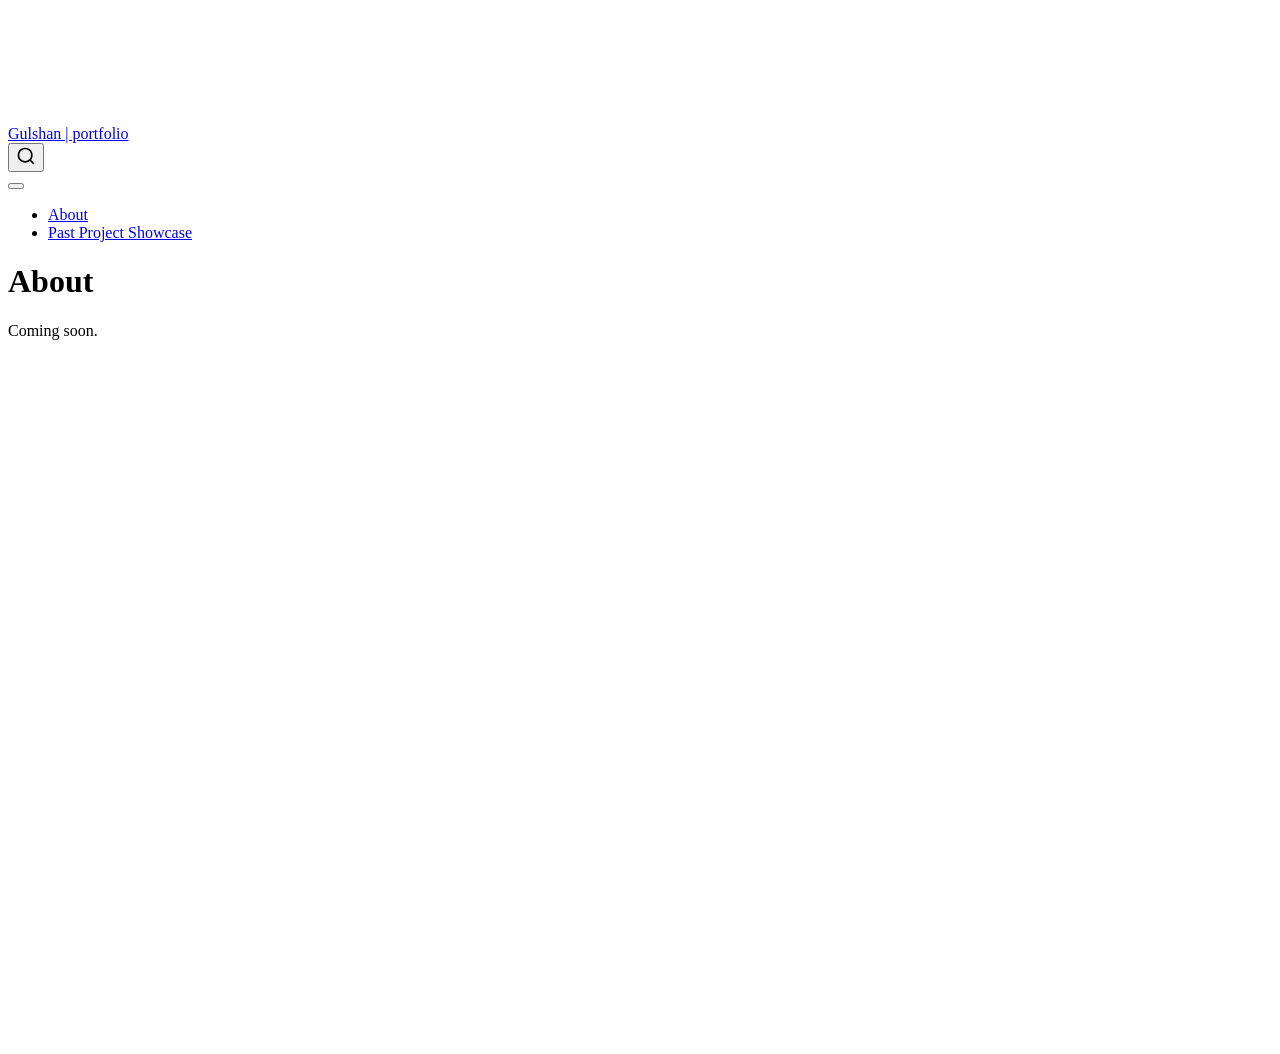
==== docs/index.html @ 85790595 "set up quarto website" ====
<!DOCTYPE html>
<html xmlns="http://www.w3.org/1999/xhtml" lang="en" xml:lang="en"><head>

<meta charset="utf-8">
<meta name="generator" content="quarto-1.10.20">

<meta name="viewport" content="width=device-width, initial-scale=1.0, user-scalable=yes">


<title>About – Gulshan | portfolio</title>
<style>
/* Default styles provided by pandoc.
** See https://pandoc.org/MANUAL.html#variables-for-html for config info.
*/
span.smallcaps{font-variant: small-caps;}
div.columns{display: flex; gap: 1.5em;}
div.column{flex: auto;}
@media screen {
div.columns{gap: min(4vw, 1.5em);}
div.column{overflow-x: auto;}
}
div.hanging-indent{margin-left: 1.5em; text-indent: -1.5em;}
ul.task-list{list-style: none;}
ul.task-list li input[type="checkbox"] {
  width: 0.8em;
  margin: 0 0.8em 0.2em -1em; /* quarto-specific, see https://github.com/quarto-dev/quarto-cli/issues/4556 */ 
  vertical-align: middle;
}
</style>


<script src="site_libs/quarto-nav/quarto-nav.js"></script>
<script src="site_libs/quarto-nav/headroom.min.js"></script>
<script src="site_libs/clipboard/clipboard.min.js"></script>
<script src="site_libs/quarto-search/autocomplete.umd.js"></script>
<script src="site_libs/quarto-search/fuse.min.js"></script>
<script src="site_libs/quarto-search/quarto-search.js"></script>
<meta name="quarto:offset" content="./">
<script src="site_libs/quarto-html/quarto.js" type="module"></script>
<script src="site_libs/quarto-html/tabsets/tabsets.js" type="module"></script>
<script src="site_libs/quarto-html/popper.min.js"></script>
<script src="site_libs/quarto-html/tippy.umd.min.js"></script>
<script src="site_libs/quarto-html/anchor.min.js"></script>
<link href="site_libs/quarto-html/tippy.css" rel="stylesheet">
<link href="site_libs/quarto-html/quarto-syntax-highlighting-17888a1159294d3eb470f19f6f52f5a5.css" rel="stylesheet" id="quarto-text-highlighting-styles">
<script src="site_libs/bootstrap/bootstrap.min.js"></script>
<link href="site_libs/bootstrap/bootstrap-icons.css" rel="stylesheet">
<link href="site_libs/bootstrap/bootstrap-9d96f532d65220ca877c0304385df42f.min.css" rel="stylesheet" append-hash="true" id="quarto-bootstrap" data-mode="light">
<script id="quarto-search-options" type="application/json">{
  "location": "navbar",
  "copy-button": false,
  "collapse-after": 3,
  "panel-placement": "end",
  "type": "overlay",
  "limit": 50,
  "keyboard-shortcut": [
    "f",
    "/",
    "s"
  ],
  "show-item-context": false,
  "language": {
    "search-no-results-text": "No results",
    "search-matching-documents-text": "matching documents",
    "search-copy-link-title": "Copy link to search",
    "search-hide-matches-text": "Hide additional matches",
    "search-more-match-text": "more match in this document",
    "search-more-matches-text": "more matches in this document",
    "search-clear-button-title": "Clear",
    "search-text-placeholder": "",
    "search-detached-cancel-button-title": "Cancel",
    "search-submit-button-title": "Submit",
    "search-label": "Search"
  }
}</script>


</head>

<body class="nav-fixed fullcontent quarto-light">

<div id="quarto-search-results"></div>
  <header id="quarto-header" class="headroom fixed-top">
    <nav class="navbar navbar-expand-lg " data-bs-theme="dark">
      <div class="navbar-container container-fluid">
      <div class="navbar-brand-container mx-auto">
    <a class="navbar-brand" href="./index.html">
    <span class="navbar-title">Gulshan | portfolio</span>
    </a>
  </div>
            <div id="quarto-search" class="" title="Search"></div>
          <button class="navbar-toggler" type="button" data-bs-toggle="collapse" data-bs-target="#navbarCollapse" aria-controls="navbarCollapse" role="menu" aria-expanded="false" aria-label="Toggle navigation" onclick="if (window.quartoToggleHeadroom) { window.quartoToggleHeadroom(); }">
  <span class="navbar-toggler-icon"></span>
</button>
          <div class="collapse navbar-collapse" id="navbarCollapse">
            <ul class="navbar-nav navbar-nav-scroll me-auto">
  <li class="nav-item">
    <a class="nav-link active" href="./index.html" aria-current="page"> 
<span class="menu-text">About</span></a>
  </li>  
  <li class="nav-item">
    <a class="nav-link" href="./project.html"> 
<span class="menu-text">Past Project Showcase</span></a>
  </li>  
</ul>
          </div> <!-- /navcollapse -->
            <div class="quarto-navbar-tools">
</div>
      </div> <!-- /container-fluid -->
    </nav>
</header>
<!-- content -->
<div id="quarto-content" class="quarto-container page-columns page-rows-contents page-layout-article page-navbar">
<!-- sidebar -->
<!-- margin-sidebar -->
    
<!-- main -->
<main class="content" id="quarto-document-content">

<header id="title-block-header" class="quarto-title-block default">
<div class="quarto-title">
<h1 class="title">About</h1>
</div>



<div class="quarto-title-meta">

    
  
    
  </div>
  


</header>


<p>Coming soon.</p>



</main> <!-- /main -->
<script id="quarto-html-after-body" type="application/javascript">
  window.document.addEventListener("DOMContentLoaded", function (event) {
    const icon = "";
    const anchorJS = new window.AnchorJS();
    anchorJS.options = {
      placement: 'right',
      icon: icon
    };
    anchorJS.add('.anchored');
    const isCodeAnnotation = (el) => {
      for (const clz of el.classList) {
        if (clz.startsWith('code-annotation-')) {                     
          return true;
        }
      }
      return false;
    }
    const onCopySuccess = function(e) {
      // button target
      const button = e.trigger;
      // don't keep focus
      button.blur();
      // flash "checked"
      button.classList.add('code-copy-button-checked');
      var currentTitle = button.getAttribute("title");
      button.setAttribute("title", "Copied!");
      let tooltip;
      if (window.bootstrap) {
        button.setAttribute("data-bs-toggle", "tooltip");
        button.setAttribute("data-bs-placement", "left");
        button.setAttribute("data-bs-title", "Copied!");
        tooltip = new bootstrap.Tooltip(button, 
          { trigger: "manual", 
            customClass: "code-copy-button-tooltip",
            offset: [0, -8]});
        tooltip.show();    
      }
      setTimeout(function() {
        if (tooltip) {
          tooltip.hide();
          button.removeAttribute("data-bs-title");
          button.removeAttribute("data-bs-toggle");
          button.removeAttribute("data-bs-placement");
        }
        button.setAttribute("title", currentTitle);
        button.classList.remove('code-copy-button-checked');
      }, 1000);
      // clear code selection
      e.clearSelection();
    }
    const getTextToCopy = function(trigger) {
      const outerScaffold = trigger.parentElement.cloneNode(true);
      const codeEl = outerScaffold.querySelector('code');
      for (const childEl of codeEl.children) {
        if (isCodeAnnotation(childEl)) {
          childEl.remove();
        }
      }
      return codeEl.innerText;
    }
    const clipboard = new window.ClipboardJS('.code-copy-button:not([data-in-quarto-modal])', {
      text: getTextToCopy
    });
    clipboard.on('success', onCopySuccess);
    if (window.document.getElementById('quarto-embedded-source-code-modal')) {
      const clipboardModal = new window.ClipboardJS('.code-copy-button[data-in-quarto-modal]', {
        text: getTextToCopy,
        container: window.document.getElementById('quarto-embedded-source-code-modal')
      });
      clipboardModal.on('success', onCopySuccess);
    }
      var localhostRegex = new RegExp(/^(?:http|https):\/\/localhost\:?[0-9]*\//);
      var mailtoRegex = new RegExp(/^mailto:/);
        var filterRegex = new RegExp('/' + window.location.host + '/');
      var isInternal = (href) => {
          return filterRegex.test(href) || localhostRegex.test(href) || mailtoRegex.test(href);
      }
      // Inspect non-navigation links and adorn them if external
     var links = window.document.querySelectorAll('a[href]:not(.nav-link):not(.navbar-brand):not(.toc-action):not(.sidebar-link):not(.sidebar-item-toggle):not(.pagination-link):not(.no-external):not([aria-hidden]):not(.dropdown-item):not(.quarto-navigation-tool):not(.about-link)');
      for (var i=0; i<links.length; i++) {
        const link = links[i];
        if (!isInternal(link.href)) {
          // undo the damage that might have been done by quarto-nav.js in the case of
          // links that we want to consider external
          if (link.dataset.originalHref !== undefined) {
            link.href = link.dataset.originalHref;
          }
        }
      }
    function tippyHover(el, contentFn, onTriggerFn, onUntriggerFn) {
      const config = {
        allowHTML: true,
        maxWidth: 500,
        delay: 100,
        arrow: false,
        appendTo: function(el) {
            return el.parentElement;
        },
        interactive: true,
        interactiveBorder: 10,
        theme: 'quarto',
        placement: 'bottom-start',
      };
      if (contentFn) {
        config.content = contentFn;
      }
      if (onTriggerFn) {
        config.onTrigger = onTriggerFn;
      }
      if (onUntriggerFn) {
        config.onUntrigger = onUntriggerFn;
      }
      window.tippy(el, config); 
    }
    const noterefs = window.document.querySelectorAll('a[role="doc-noteref"]');
    for (var i=0; i<noterefs.length; i++) {
      const ref = noterefs[i];
      tippyHover(ref, function() {
        // use id or data attribute instead here
        let href = ref.getAttribute('data-footnote-href') || ref.getAttribute('href');
        try { href = new URL(href).hash; } catch {}
        const id = href.replace(/^#\/?/, "");
        const note = window.document.getElementById(id);
        if (note) {
          return note.innerHTML;
        } else {
          return "";
        }
      });
    }
    const xrefs = window.document.querySelectorAll('a.quarto-xref');
    const processXRef = (id, note) => {
      // Strip column container classes
      const stripColumnClz = (el) => {
        el.classList.remove("page-full", "page-columns");
        if (el.children) {
          for (const child of el.children) {
            stripColumnClz(child);
          }
        }
      }
      stripColumnClz(note)
      if (id === null || id.startsWith('sec-')) {
        // Special case sections, only their first couple elements
        const container = document.createElement("div");
        if (note.children && note.children.length > 2) {
          container.appendChild(note.children[0].cloneNode(true));
          for (let i = 1; i < note.children.length; i++) {
            const child = note.children[i];
            if (child.tagName === "P" && child.innerText === "") {
              continue;
            } else {
              container.appendChild(child.cloneNode(true));
              break;
            }
          }
          if (window.Quarto?.typesetMath) {
            window.Quarto.typesetMath(container);
          }
          return container.innerHTML
        } else {
          if (window.Quarto?.typesetMath) {
            window.Quarto.typesetMath(note);
          }
          return note.innerHTML;
        }
      } else {
        // Remove any anchor links if they are present
        const anchorLink = note.querySelector('a.anchorjs-link');
        if (anchorLink) {
          anchorLink.remove();
        }
        if (window.Quarto?.typesetMath) {
          window.Quarto.typesetMath(note);
        }
        if (note.classList.contains("callout")) {
          return note.outerHTML;
        } else {
          return note.innerHTML;
        }
      }
    }
    for (var i=0; i<xrefs.length; i++) {
      const xref = xrefs[i];
      tippyHover(xref, undefined, function(instance) {
        instance.disable();
        let url = xref.getAttribute('href');
        let hash = undefined; 
        if (url.startsWith('#')) {
          hash = url;
        } else {
          try { hash = new URL(url).hash; } catch {}
        }
        if (hash) {
          const id = hash.replace(/^#\/?/, "");
          const note = window.document.getElementById(id);
          if (note !== null) {
            try {
              const html = processXRef(id, note.cloneNode(true));
              instance.setContent(html);
            } finally {
              instance.enable();
              instance.show();
            }
          } else {
            // See if we can fetch this
            fetch(url.split('#')[0])
            .then(res => res.text())
            .then(html => {
              const parser = new DOMParser();
              const htmlDoc = parser.parseFromString(html, "text/html");
              const note = htmlDoc.getElementById(id);
              if (note !== null) {
                const html = processXRef(id, note);
                instance.setContent(html);
              } 
            }).finally(() => {
              instance.enable();
              instance.show();
            });
          }
        } else {
          // See if we can fetch a full url (with no hash to target)
          // This is a special case and we should probably do some content thinning / targeting
          fetch(url)
          .then(res => res.text())
          .then(html => {
            const parser = new DOMParser();
            const htmlDoc = parser.parseFromString(html, "text/html");
            const note = htmlDoc.querySelector('main.content');
            if (note !== null) {
              // This should only happen for chapter cross references
              // (since there is no id in the URL)
              // remove the first header
              if (note.children.length > 0 && note.children[0].tagName === "HEADER") {
                note.children[0].remove();
              }
              const html = processXRef(null, note);
              instance.setContent(html);
            } 
          }).finally(() => {
            instance.enable();
            instance.show();
          });
        }
      }, function(instance) {
      });
    }
        let selectedAnnoteEl;
        const selectorForAnnotation = ( cell, annotation) => {
          let cellAttr = 'data-code-cell="' + cell + '"';
          let lineAttr = 'data-code-annotation="' +  annotation + '"';
          const selector = 'span[' + cellAttr + '][' + lineAttr + ']';
          return selector;
        }
        const selectCodeLines = (annoteEl) => {
          const doc = window.document;
          const targetCell = annoteEl.getAttribute("data-target-cell");
          const targetAnnotation = annoteEl.getAttribute("data-target-annotation");
          const annoteSpan = window.document.querySelector(selectorForAnnotation(targetCell, targetAnnotation));
          const lines = annoteSpan.getAttribute("data-code-lines").split(",");
          const lineIds = lines.map((line) => {
            return targetCell + "-" + line;
          })
          let top = null;
          let height = null;
          let parent = null;
          if (lineIds.length > 0) {
              //compute the position of the single el (top and bottom and make a div)
              const el = window.document.getElementById(lineIds[0]);
              top = el.offsetTop;
              height = el.offsetHeight;
              parent = el.parentElement.parentElement;
            if (lineIds.length > 1) {
              const lastEl = window.document.getElementById(lineIds[lineIds.length - 1]);
              const bottom = lastEl.offsetTop + lastEl.offsetHeight;
              height = bottom - top;
            }
            if (top !== null && height !== null && parent !== null) {
              // cook up a div (if necessary) and position it 
              let div = window.document.getElementById("code-annotation-line-highlight");
              if (div === null) {
                div = window.document.createElement("div");
                div.setAttribute("id", "code-annotation-line-highlight");
                div.style.position = 'absolute';
                parent.appendChild(div);
              }
              div.style.top = top - 2 + "px";
              div.style.height = height + 4 + "px";
              div.style.left = 0;
              let gutterDiv = window.document.getElementById("code-annotation-line-highlight-gutter");
              if (gutterDiv === null) {
                gutterDiv = window.document.createElement("div");
                gutterDiv.setAttribute("id", "code-annotation-line-highlight-gutter");
                gutterDiv.style.position = 'absolute';
                const codeCell = window.document.getElementById(targetCell);
                const gutter = codeCell.querySelector('.code-annotation-gutter');
                gutter.appendChild(gutterDiv);
              }
              gutterDiv.style.top = top - 2 + "px";
              gutterDiv.style.height = height + 4 + "px";
            }
            selectedAnnoteEl = annoteEl;
          }
        };
        const unselectCodeLines = () => {
          const elementsIds = ["code-annotation-line-highlight", "code-annotation-line-highlight-gutter"];
          elementsIds.forEach((elId) => {
            const div = window.document.getElementById(elId);
            if (div) {
              div.remove();
            }
          });
          selectedAnnoteEl = undefined;
        };
          // Handle positioning of the toggle
      window.addEventListener(
        "resize",
        throttle(() => {
          elRect = undefined;
          if (selectedAnnoteEl) {
            selectCodeLines(selectedAnnoteEl);
          }
        }, 10)
      );
      function throttle(fn, ms) {
      let throttle = false;
      let timer;
        return (...args) => {
          if(!throttle) { // first call gets through
              fn.apply(this, args);
              throttle = true;
          } else { // all the others get throttled
              if(timer) clearTimeout(timer); // cancel #2
              timer = setTimeout(() => {
                fn.apply(this, args);
                timer = throttle = false;
              }, ms);
          }
        };
      }
        // Attach click handler to the DT
        const annoteDls = window.document.querySelectorAll('dt[data-target-cell]');
        for (const annoteDlNode of annoteDls) {
          annoteDlNode.addEventListener('click', (event) => {
            const clickedEl = event.target;
            if (clickedEl !== selectedAnnoteEl) {
              unselectCodeLines();
              const activeEl = window.document.querySelector('dt[data-target-cell].code-annotation-active');
              if (activeEl) {
                activeEl.classList.remove('code-annotation-active');
              }
              selectCodeLines(clickedEl);
              clickedEl.classList.add('code-annotation-active');
            } else {
              // Unselect the line
              unselectCodeLines();
              clickedEl.classList.remove('code-annotation-active');
            }
          });
        }
    const findCites = (el) => {
      const parentEl = el.parentElement;
      if (parentEl) {
        const cites = parentEl.dataset.cites;
        if (cites) {
          return {
            el,
            cites: cites.split(' ')
          };
        } else {
          return findCites(el.parentElement)
        }
      } else {
        return undefined;
      }
    };
    var bibliorefs = window.document.querySelectorAll('a[role="doc-biblioref"]');
    for (var i=0; i<bibliorefs.length; i++) {
      const ref = bibliorefs[i];
      const citeInfo = findCites(ref);
      if (citeInfo) {
        tippyHover(citeInfo.el, function() {
          var popup = window.document.createElement('div');
          citeInfo.cites.forEach(function(cite) {
            var citeDiv = window.document.createElement('div');
            citeDiv.classList.add('hanging-indent');
            citeDiv.classList.add('csl-entry');
            var biblioDiv = window.document.getElementById('ref-' + cite);
            if (biblioDiv) {
              citeDiv.innerHTML = biblioDiv.innerHTML;
            }
            popup.appendChild(citeDiv);
          });
          return popup.innerHTML;
        });
      }
    }
  });
  </script>
</div> <!-- /content -->




</body></html>
---- docs/site_libs/quarto-html/tippy.css ----
.tippy-box[data-animation=fade][data-state=hidden]{opacity:0}[data-tippy-root]{max-width:calc(100vw - 10px)}.tippy-box{position:relative;background-color:#333;color:#fff;border-radius:4px;font-size:14px;line-height:1.4;white-space:normal;outline:0;transition-property:transform,visibility,opacity}.tippy-box[data-placement^=top]>.tippy-arrow{bottom:0}.tippy-box[data-placement^=top]>.tippy-arrow:before{bottom:-7px;left:0;border-width:8px 8px 0;border-top-color:initial;transform-origin:center top}.tippy-box[data-placement^=bottom]>.tippy-arrow{top:0}.tippy-box[data-placement^=bottom]>.tippy-arrow:before{top:-7px;left:0;border-width:0 8px 8px;border-bottom-color:initial;transform-origin:center bottom}.tippy-box[data-placement^=left]>.tippy-arrow{right:0}.tippy-box[data-placement^=left]>.tippy-arrow:before{border-width:8px 0 8px 8px;border-left-color:initial;right:-7px;transform-origin:center left}.tippy-box[data-placement^=right]>.tippy-arrow{left:0}.tippy-box[data-placement^=right]>.tippy-arrow:before{left:-7px;border-width:8px 8px 8px 0;border-right-color:initial;transform-origin:center right}.tippy-box[data-inertia][data-state=visible]{transition-timing-function:cubic-bezier(.54,1.5,.38,1.11)}.tippy-arrow{width:16px;height:16px;color:#333}.tippy-arrow:before{content:"";position:absolute;border-color:transparent;border-style:solid}.tippy-content{position:relative;padding:5px 9px;z-index:1}
---- docs/site_libs/quarto-html/quarto-syntax-highlighting-17888a1159294d3eb470f19f6f52f5a5.css ----
/* quarto syntax highlight colors */
:root {
  --quarto-hl-ot-color: #003B4F;
  --quarto-hl-at-color: #657422;
  --quarto-hl-ss-color: #20794D;
  --quarto-hl-an-color: #5E5E5E;
  --quarto-hl-fu-color: #4758AB;
  --quarto-hl-st-color: #20794D;
  --quarto-hl-cf-color: #003B4F;
  --quarto-hl-op-color: #5E5E5E;
  --quarto-hl-er-color: #AD0000;
  --quarto-hl-bn-color: #AD0000;
  --quarto-hl-al-color: #AD0000;
  --quarto-hl-va-color: #111111;
  --quarto-hl-bu-color: inherit;
  --quarto-hl-ex-color: inherit;
  --quarto-hl-pp-color: #AD0000;
  --quarto-hl-in-color: #5E5E5E;
  --quarto-hl-vs-color: #20794D;
  --quarto-hl-wa-color: #5E5E5E;
  --quarto-hl-do-color: #5E5E5E;
  --quarto-hl-im-color: #00769E;
  --quarto-hl-ch-color: #20794D;
  --quarto-hl-dt-color: #AD0000;
  --quarto-hl-fl-color: #AD0000;
  --quarto-hl-co-color: #5E5E5E;
  --quarto-hl-cv-color: #5E5E5E;
  --quarto-hl-cn-color: #8f5902;
  --quarto-hl-sc-color: #5E5E5E;
  --quarto-hl-dv-color: #AD0000;
  --quarto-hl-kw-color: #003B4F;
}

/* other quarto variables */
:root {
  --quarto-font-monospace: SFMono-Regular, Menlo, Monaco, Consolas, "Liberation Mono", "Courier New", monospace;
}

/* syntax highlight based on Pandoc's rules */
pre > code.sourceCode > span {
  color: #003B4F;
}

code.sourceCode > span {
  color: #003B4F;
}

div.sourceCode,
div.sourceCode pre.sourceCode {
  color: #003B4F;
}

/* Normal */
code span {
  color: #003B4F;
}

/* Alert */
code span.al {
  color: #AD0000;
  font-style: inherit;
}

/* Annotation */
code span.an {
  color: #5E5E5E;
  font-style: inherit;
}

/* Attribute */
code span.at {
  color: #657422;
  font-style: inherit;
}

/* BaseN */
code span.bn {
  color: #AD0000;
  font-style: inherit;
}

/* BuiltIn */
code span.bu {
  font-style: inherit;
}

/* ControlFlow */
code span.cf {
  color: #003B4F;
  font-weight: bold;
  font-style: inherit;
}

/* Char */
code span.ch {
  color: #20794D;
  font-style: inherit;
}

/* Constant */
code span.cn {
  color: #8f5902;
  font-style: inherit;
}

/* Comment */
code span.co {
  color: #5E5E5E;
  font-style: inherit;
}

/* CommentVar */
code span.cv {
  color: #5E5E5E;
  font-style: italic;
}

/* Documentation */
code span.do {
  color: #5E5E5E;
  font-style: italic;
}

/* DataType */
code span.dt {
  color: #AD0000;
  font-style: inherit;
}

/* DecVal */
code span.dv {
  color: #AD0000;
  font-style: inherit;
}

/* Error */
code span.er {
  color: #AD0000;
  font-style: inherit;
}

/* Extension */
code span.ex {
  font-style: inherit;
}

/* Float */
code span.fl {
  color: #AD0000;
  font-style: inherit;
}

/* Function */
code span.fu {
  color: #4758AB;
  font-style: inherit;
}

/* Import */
code span.im {
  color: #00769E;
  font-style: inherit;
}

/* Information */
code span.in {
  color: #5E5E5E;
  font-style: inherit;
}

/* Keyword */
code span.kw {
  color: #003B4F;
  font-weight: bold;
  font-style: inherit;
}

/* Operator */
code span.op {
  color: #5E5E5E;
  font-style: inherit;
}

/* Other */
code span.ot {
  color: #003B4F;
  font-style: inherit;
}

/* Preprocessor */
code span.pp {
  color: #AD0000;
  font-style: inherit;
}

/* SpecialChar */
code span.sc {
  color: #5E5E5E;
  font-style: inherit;
}

/* SpecialString */
code span.ss {
  color: #20794D;
  font-style: inherit;
}

/* String */
code span.st {
  color: #20794D;
  font-style: inherit;
}

/* Variable */
code span.va {
  color: #111111;
  font-style: inherit;
}

/* VerbatimString */
code span.vs {
  color: #20794D;
  font-style: inherit;
}

/* Warning */
code span.wa {
  color: #5E5E5E;
  font-style: italic;
}

.prevent-inlining {
  content: "</";
}

/*# sourceMappingURL=fadfc755eec066e9e3d699cf819c3e33.css.map */
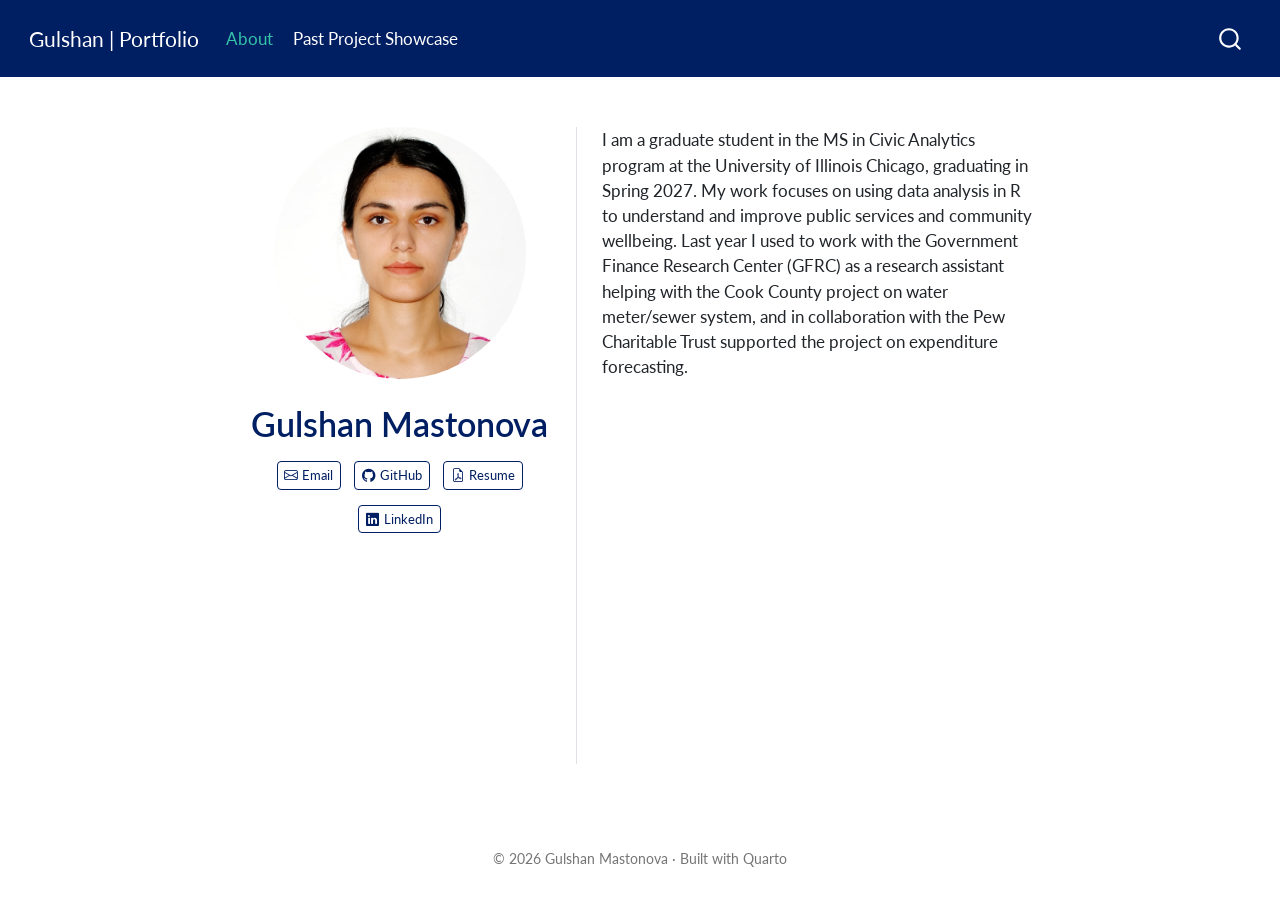
==== commit 3404a2b0: "Render site with About page, custom styling, and project PDF" ====
--- a/docs/index.html
+++ b/docs/index.html
@@ -7,7 +7,7 @@
 <meta name="viewport" content="width=device-width, initial-scale=1.0, user-scalable=yes">
 
 
-<title>About – Gulshan | portfolio</title>
+<title>Gulshan Mastonova – Gulshan | Portfolio</title>
 <style>
 /* Default styles provided by pandoc.
 ** See https://pandoc.org/MANUAL.html#variables-for-html for config info.
@@ -40,12 +40,11 @@
 <script src="site_libs/quarto-html/tabsets/tabsets.js" type="module"></script>
 <script src="site_libs/quarto-html/popper.min.js"></script>
 <script src="site_libs/quarto-html/tippy.umd.min.js"></script>
-<script src="site_libs/quarto-html/anchor.min.js"></script>
 <link href="site_libs/quarto-html/tippy.css" rel="stylesheet">
 <link href="site_libs/quarto-html/quarto-syntax-highlighting-17888a1159294d3eb470f19f6f52f5a5.css" rel="stylesheet" id="quarto-text-highlighting-styles">
 <script src="site_libs/bootstrap/bootstrap.min.js"></script>
 <link href="site_libs/bootstrap/bootstrap-icons.css" rel="stylesheet">
-<link href="site_libs/bootstrap/bootstrap-9d96f532d65220ca877c0304385df42f.min.css" rel="stylesheet" append-hash="true" id="quarto-bootstrap" data-mode="light">
+<link href="site_libs/bootstrap/bootstrap-e0e38c6e73cca7c66233635d8d6b3853.min.css" rel="stylesheet" append-hash="true" id="quarto-bootstrap" data-mode="light">
 <script id="quarto-search-options" type="application/json">{
   "location": "navbar",
   "copy-button": false,
@@ -75,6 +74,7 @@
 }</script>
 
 
+<link rel="stylesheet" href="styles.css">
 </head>
 
 <body class="nav-fixed fullcontent quarto-light">
@@ -85,7 +85,7 @@
       <div class="navbar-container container-fluid">
       <div class="navbar-brand-container mx-auto">
     <a class="navbar-brand" href="./index.html">
-    <span class="navbar-title">Gulshan | portfolio</span>
+    <span class="navbar-title">Gulshan | Portfolio</span>
     </a>
   </div>
             <div id="quarto-search" class="" title="Search"></div>
@@ -115,41 +115,45 @@
 <!-- margin-sidebar -->
     
 <!-- main -->
-<main class="content" id="quarto-document-content">
-
+<div class="quarto-about-trestles">
+  <div class="about-entity">
+    <img src="images/proffi.jpg" class="about-image
+  round " style="height: 15em; width: 15em;">
 <header id="title-block-header" class="quarto-title-block default">
 <div class="quarto-title">
-<h1 class="title">About</h1>
+<h1 class="title">Gulshan Mastonova</h1>
 </div>
-
-
-
 <div class="quarto-title-meta">
-
-    
-  
-    
   </div>
-  
-
-
 </header>
-
-
-<p>Coming soon.</p>
-
-
-
-</main> <!-- /main -->
+    <div class="about-links">
+  <a href="mailto:gmast3@uic.edu" class="about-link" rel="" target="">
+    <i class="bi bi-envelope"></i>
+     <span class="about-link-text">Email</span>
+  </a>
+  <a href="https://github.com/gmast3-bit" class="about-link" rel="" target="">
+    <i class="bi bi-github"></i>
+     <span class="about-link-text">GitHub</span>
+  </a>
+  <a href="/files/resume.pdf" class="about-link" rel="" target="">
+    <i class="bi bi-file-earmark-pdf"></i>
+     <span class="about-link-text">Resume</span>
+  </a>
+  <a href="https://www.linkedin.com/in/gulshanmastonova/" class="about-link" rel="" target="">
+    <i class="bi bi-linkedin"></i>
+     <span class="about-link-text">LinkedIn</span>
+  </a>
+</div>
+  </div>
+  <div class="about-contents"><main class="content" id="quarto-document-content">
+<p>I am a graduate student in the MS in Civic Analytics program at the University of Illinois Chicago, graduating in Spring 2027. My work focuses on using data analysis in R to understand and improve public services and community wellbeing. Last year I used to work with the Government Finance Research Center (GFRC) as a research assistant helping with the Cook County project on water meter/sewer system, and in collaboration with the Pew Charitable Trust supported the project on expenditure forecasting.</p>
+
+
+</main></div>
+</div>
+ <!-- /main -->
 <script id="quarto-html-after-body" type="application/javascript">
   window.document.addEventListener("DOMContentLoaded", function (event) {
-    const icon = "";
-    const anchorJS = new window.AnchorJS();
-    anchorJS.options = {
-      placement: 'right',
-      icon: icon
-    };
-    anchorJS.add('.anchored');
     const isCodeAnnotation = (el) => {
       for (const clz of el.classList) {
         if (clz.startsWith('code-annotation-')) {                     
@@ -542,6 +546,19 @@
   });
   </script>
 </div> <!-- /content -->
+<footer class="footer">
+  <div class="nav-footer">
+    <div class="nav-footer-left">
+      &nbsp;
+    </div>   
+    <div class="nav-footer-center">
+<p>© 2026 Gulshan Mastonova · Built with Quarto</p>
+</div>
+    <div class="nav-footer-right">
+      &nbsp;
+    </div>
+  </div>
+</footer>
 
 
 
--- a/docs/styles.css
+++ b/docs/styles.css
@@ -0,0 +1,32 @@
+h1, h2, h3 {
+  color: #001E62;
+}
+
+h2 {
+  font-size: 1.6rem;
+  font-weight: 700;
+  margin-top: 2rem;
+}
+
+.btn-primary {
+  background-color: #D50032;
+  border-color: #D50032;
+  padding: 0.6rem 1.4rem;
+  border-radius: 0.5rem;
+}
+
+.btn-primary:hover {
+  background-color: #A80028;
+  border-color: #A80028;
+}
+
+iframe {
+  border: 1px solid #DEE2E6;
+  border-radius: 0.5rem;
+  box-shadow: 0 0.25rem 0.75rem rgba(0, 0, 0, 0.1);
+}
+
+.about-link {
+  color: #001E62 !important;
+  border-color: #001E62 !important;
+}
